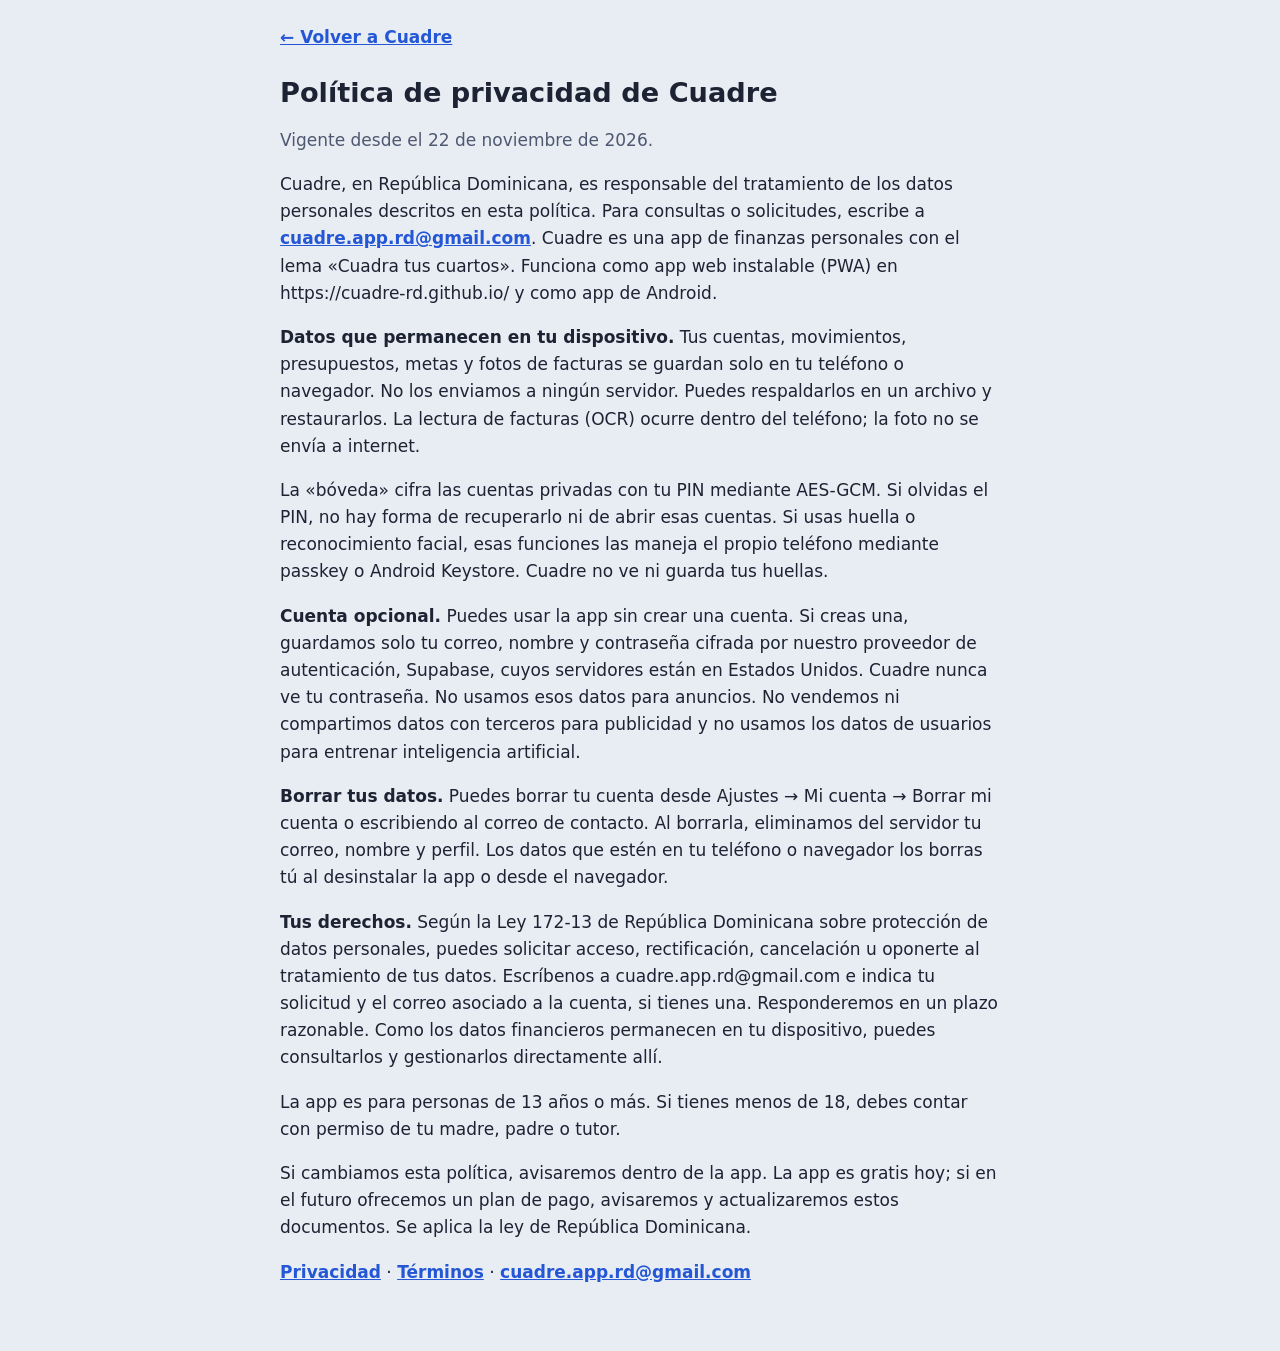
==== legal/privacidad.html @ 241ae4e3 "Cuadre v19: portada, cuentas, privacidad y términos" ====
<!doctype html>
<html lang="es"><head><meta charset="utf-8"><meta name="viewport" content="width=device-width, initial-scale=1"><title>Privacidad · Cuadre</title>
<link rel="icon" href="../icon-192.png">
<style>
:root { --fondo: #E8ECF3; --texto: #1C2333; --suave: #4E5870; --azul: #2457D6; }
@media (prefers-color-scheme: dark) { :root { --fondo: #22262F; --texto: #EEF1F7; --suave: #B4BCCB; --azul: #8FB0FF; } }
body { margin: 0; background: var(--fondo); color: var(--texto); font: 17px/1.6 -apple-system, "Segoe UI", Roboto, system-ui, sans-serif; }
main { max-width: 720px; margin: 0 auto; padding: 24px 18px 48px; }
a { color: var(--azul); font-weight: 600; }
h2 { font-size: 1.7rem; line-height: 1.2; margin: 18px 0 8px; }
p, li { color: var(--texto); } p:first-of-type { color: var(--suave); }
.volver { display: inline-block; margin-bottom: 8px; }
</style></head>
<body><main><a class="volver" href="../">← Volver a Cuadre</a>
<h2>Política de privacidad de Cuadre</h2>
<p>Vigente desde el 22 de noviembre de 2026.</p>
<p>Cuadre, en República Dominicana, es responsable del tratamiento de los datos personales descritos en esta política. Para consultas o solicitudes, escribe a <a href="mailto:cuadre.app.rd@gmail.com">cuadre.app.rd@gmail.com</a>. Cuadre es una app de finanzas personales con el lema «Cuadra tus cuartos». Funciona como app web instalable (PWA) en https://cuadre-rd.github.io/ y como app de Android.</p>
<p><strong>Datos que permanecen en tu dispositivo.</strong> Tus cuentas, movimientos, presupuestos, metas y fotos de facturas se guardan solo en tu teléfono o navegador. No los enviamos a ningún servidor. Puedes respaldarlos en un archivo y restaurarlos. La lectura de facturas (OCR) ocurre dentro del teléfono; la foto no se envía a internet.</p>
<p>La «bóveda» cifra las cuentas privadas con tu PIN mediante AES-GCM. Si olvidas el PIN, no hay forma de recuperarlo ni de abrir esas cuentas. Si usas huella o reconocimiento facial, esas funciones las maneja el propio teléfono mediante passkey o Android Keystore. Cuadre no ve ni guarda tus huellas.</p>
<p><strong>Cuenta opcional.</strong> Puedes usar la app sin crear una cuenta. Si creas una, guardamos solo tu correo, nombre y contraseña cifrada por nuestro proveedor de autenticación, Supabase, cuyos servidores están en Estados Unidos. Cuadre nunca ve tu contraseña. No usamos esos datos para anuncios. No vendemos ni compartimos datos con terceros para publicidad y no usamos los datos de usuarios para entrenar inteligencia artificial.</p>
<p><strong>Borrar tus datos.</strong> Puedes borrar tu cuenta desde Ajustes → Mi cuenta → Borrar mi cuenta o escribiendo al correo de contacto. Al borrarla, eliminamos del servidor tu correo, nombre y perfil. Los datos que estén en tu teléfono o navegador los borras tú al desinstalar la app o desde el navegador.</p>
<p><strong>Tus derechos.</strong> Según la Ley 172-13 de República Dominicana sobre protección de datos personales, puedes solicitar acceso, rectificación, cancelación u oponerte al tratamiento de tus datos. Escríbenos a cuadre.app.rd@gmail.com e indica tu solicitud y el correo asociado a la cuenta, si tienes una. Responderemos en un plazo razonable. Como los datos financieros permanecen en tu dispositivo, puedes consultarlos y gestionarlos directamente allí.</p>
<p>La app es para personas de 13 años o más. Si tienes menos de 18, debes contar con permiso de tu madre, padre o tutor.</p>
<p>Si cambiamos esta política, avisaremos dentro de la app. La app es gratis hoy; si en el futuro ofrecemos un plan de pago, avisaremos y actualizaremos estos documentos. Se aplica la ley de República Dominicana.</p>
<p><a href="privacidad.html">Privacidad</a> · <a href="terminos.html">Términos</a> · <a href="mailto:cuadre.app.rd@gmail.com">cuadre.app.rd@gmail.com</a></p>
</main></body></html>
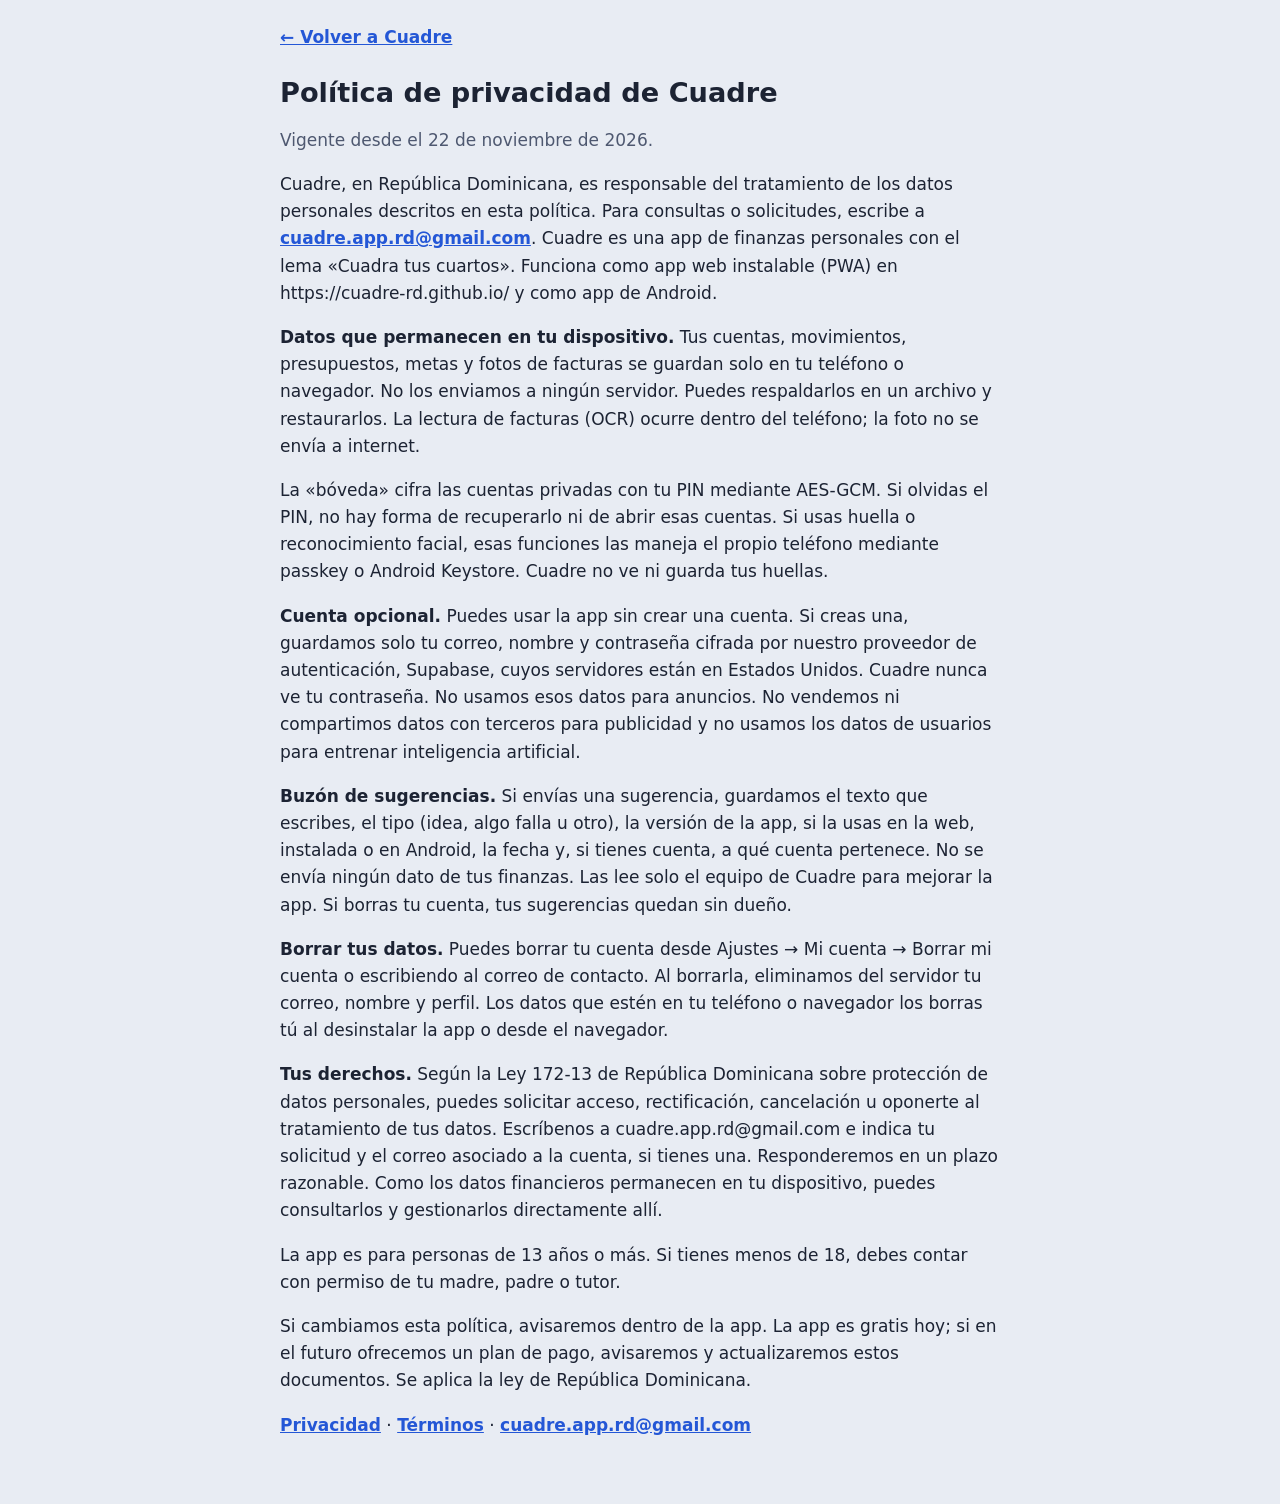
==== commit 2d237782: "Cuadre v22: buzón de sugerencias" ====
--- a/legal/privacidad.html
+++ b/legal/privacidad.html
@@ -1,26 +1,27 @@
-<!doctype html>
-<html lang="es"><head><meta charset="utf-8"><meta name="viewport" content="width=device-width, initial-scale=1"><title>Privacidad · Cuadre</title>
-<link rel="icon" href="../icon-192.png">
-<style>
-:root { --fondo: #E8ECF3; --texto: #1C2333; --suave: #4E5870; --azul: #2457D6; }
-@media (prefers-color-scheme: dark) { :root { --fondo: #22262F; --texto: #EEF1F7; --suave: #B4BCCB; --azul: #8FB0FF; } }
-body { margin: 0; background: var(--fondo); color: var(--texto); font: 17px/1.6 -apple-system, "Segoe UI", Roboto, system-ui, sans-serif; }
-main { max-width: 720px; margin: 0 auto; padding: 24px 18px 48px; }
-a { color: var(--azul); font-weight: 600; }
-h2 { font-size: 1.7rem; line-height: 1.2; margin: 18px 0 8px; }
-p, li { color: var(--texto); } p:first-of-type { color: var(--suave); }
-.volver { display: inline-block; margin-bottom: 8px; }
-</style></head>
-<body><main><a class="volver" href="../">← Volver a Cuadre</a>
-<h2>Política de privacidad de Cuadre</h2>
-<p>Vigente desde el 22 de noviembre de 2026.</p>
-<p>Cuadre, en República Dominicana, es responsable del tratamiento de los datos personales descritos en esta política. Para consultas o solicitudes, escribe a <a href="mailto:cuadre.app.rd@gmail.com">cuadre.app.rd@gmail.com</a>. Cuadre es una app de finanzas personales con el lema «Cuadra tus cuartos». Funciona como app web instalable (PWA) en https://cuadre-rd.github.io/ y como app de Android.</p>
-<p><strong>Datos que permanecen en tu dispositivo.</strong> Tus cuentas, movimientos, presupuestos, metas y fotos de facturas se guardan solo en tu teléfono o navegador. No los enviamos a ningún servidor. Puedes respaldarlos en un archivo y restaurarlos. La lectura de facturas (OCR) ocurre dentro del teléfono; la foto no se envía a internet.</p>
-<p>La «bóveda» cifra las cuentas privadas con tu PIN mediante AES-GCM. Si olvidas el PIN, no hay forma de recuperarlo ni de abrir esas cuentas. Si usas huella o reconocimiento facial, esas funciones las maneja el propio teléfono mediante passkey o Android Keystore. Cuadre no ve ni guarda tus huellas.</p>
-<p><strong>Cuenta opcional.</strong> Puedes usar la app sin crear una cuenta. Si creas una, guardamos solo tu correo, nombre y contraseña cifrada por nuestro proveedor de autenticación, Supabase, cuyos servidores están en Estados Unidos. Cuadre nunca ve tu contraseña. No usamos esos datos para anuncios. No vendemos ni compartimos datos con terceros para publicidad y no usamos los datos de usuarios para entrenar inteligencia artificial.</p>
-<p><strong>Borrar tus datos.</strong> Puedes borrar tu cuenta desde Ajustes → Mi cuenta → Borrar mi cuenta o escribiendo al correo de contacto. Al borrarla, eliminamos del servidor tu correo, nombre y perfil. Los datos que estén en tu teléfono o navegador los borras tú al desinstalar la app o desde el navegador.</p>
-<p><strong>Tus derechos.</strong> Según la Ley 172-13 de República Dominicana sobre protección de datos personales, puedes solicitar acceso, rectificación, cancelación u oponerte al tratamiento de tus datos. Escríbenos a cuadre.app.rd@gmail.com e indica tu solicitud y el correo asociado a la cuenta, si tienes una. Responderemos en un plazo razonable. Como los datos financieros permanecen en tu dispositivo, puedes consultarlos y gestionarlos directamente allí.</p>
-<p>La app es para personas de 13 años o más. Si tienes menos de 18, debes contar con permiso de tu madre, padre o tutor.</p>
-<p>Si cambiamos esta política, avisaremos dentro de la app. La app es gratis hoy; si en el futuro ofrecemos un plan de pago, avisaremos y actualizaremos estos documentos. Se aplica la ley de República Dominicana.</p>
-<p><a href="privacidad.html">Privacidad</a> · <a href="terminos.html">Términos</a> · <a href="mailto:cuadre.app.rd@gmail.com">cuadre.app.rd@gmail.com</a></p>
-</main></body></html>
+<!doctype html>
+<html lang="es"><head><meta charset="utf-8"><meta name="viewport" content="width=device-width, initial-scale=1"><title>Privacidad · Cuadre</title>
+<link rel="icon" href="../icon-192.png">
+<style>
+:root { --fondo: #E8ECF3; --texto: #1C2333; --suave: #4E5870; --azul: #2457D6; }
+@media (prefers-color-scheme: dark) { :root { --fondo: #22262F; --texto: #EEF1F7; --suave: #B4BCCB; --azul: #8FB0FF; } }
+body { margin: 0; background: var(--fondo); color: var(--texto); font: 17px/1.6 -apple-system, "Segoe UI", Roboto, system-ui, sans-serif; }
+main { max-width: 720px; margin: 0 auto; padding: 24px 18px 48px; }
+a { color: var(--azul); font-weight: 600; }
+h2 { font-size: 1.7rem; line-height: 1.2; margin: 18px 0 8px; }
+p, li { color: var(--texto); } p:first-of-type { color: var(--suave); }
+.volver { display: inline-block; margin-bottom: 8px; }
+</style></head>
+<body><main><a class="volver" href="../">← Volver a Cuadre</a>
+<h2>Política de privacidad de Cuadre</h2>
+<p>Vigente desde el 22 de noviembre de 2026.</p>
+<p>Cuadre, en República Dominicana, es responsable del tratamiento de los datos personales descritos en esta política. Para consultas o solicitudes, escribe a <a href="mailto:cuadre.app.rd@gmail.com">cuadre.app.rd@gmail.com</a>. Cuadre es una app de finanzas personales con el lema «Cuadra tus cuartos». Funciona como app web instalable (PWA) en https://cuadre-rd.github.io/ y como app de Android.</p>
+<p><strong>Datos que permanecen en tu dispositivo.</strong> Tus cuentas, movimientos, presupuestos, metas y fotos de facturas se guardan solo en tu teléfono o navegador. No los enviamos a ningún servidor. Puedes respaldarlos en un archivo y restaurarlos. La lectura de facturas (OCR) ocurre dentro del teléfono; la foto no se envía a internet.</p>
+<p>La «bóveda» cifra las cuentas privadas con tu PIN mediante AES-GCM. Si olvidas el PIN, no hay forma de recuperarlo ni de abrir esas cuentas. Si usas huella o reconocimiento facial, esas funciones las maneja el propio teléfono mediante passkey o Android Keystore. Cuadre no ve ni guarda tus huellas.</p>
+<p><strong>Cuenta opcional.</strong> Puedes usar la app sin crear una cuenta. Si creas una, guardamos solo tu correo, nombre y contraseña cifrada por nuestro proveedor de autenticación, Supabase, cuyos servidores están en Estados Unidos. Cuadre nunca ve tu contraseña. No usamos esos datos para anuncios. No vendemos ni compartimos datos con terceros para publicidad y no usamos los datos de usuarios para entrenar inteligencia artificial.</p>
+<p><strong>Buzón de sugerencias.</strong> Si envías una sugerencia, guardamos el texto que escribes, el tipo (idea, algo falla u otro), la versión de la app, si la usas en la web, instalada o en Android, la fecha y, si tienes cuenta, a qué cuenta pertenece. No se envía ningún dato de tus finanzas. Las lee solo el equipo de Cuadre para mejorar la app. Si borras tu cuenta, tus sugerencias quedan sin dueño.</p>
+<p><strong>Borrar tus datos.</strong> Puedes borrar tu cuenta desde Ajustes → Mi cuenta → Borrar mi cuenta o escribiendo al correo de contacto. Al borrarla, eliminamos del servidor tu correo, nombre y perfil. Los datos que estén en tu teléfono o navegador los borras tú al desinstalar la app o desde el navegador.</p>
+<p><strong>Tus derechos.</strong> Según la Ley 172-13 de República Dominicana sobre protección de datos personales, puedes solicitar acceso, rectificación, cancelación u oponerte al tratamiento de tus datos. Escríbenos a cuadre.app.rd@gmail.com e indica tu solicitud y el correo asociado a la cuenta, si tienes una. Responderemos en un plazo razonable. Como los datos financieros permanecen en tu dispositivo, puedes consultarlos y gestionarlos directamente allí.</p>
+<p>La app es para personas de 13 años o más. Si tienes menos de 18, debes contar con permiso de tu madre, padre o tutor.</p>
+<p>Si cambiamos esta política, avisaremos dentro de la app. La app es gratis hoy; si en el futuro ofrecemos un plan de pago, avisaremos y actualizaremos estos documentos. Se aplica la ley de República Dominicana.</p>
+<p><a href="privacidad.html">Privacidad</a> · <a href="terminos.html">Términos</a> · <a href="mailto:cuadre.app.rd@gmail.com">cuadre.app.rd@gmail.com</a></p>
+</main></body></html>
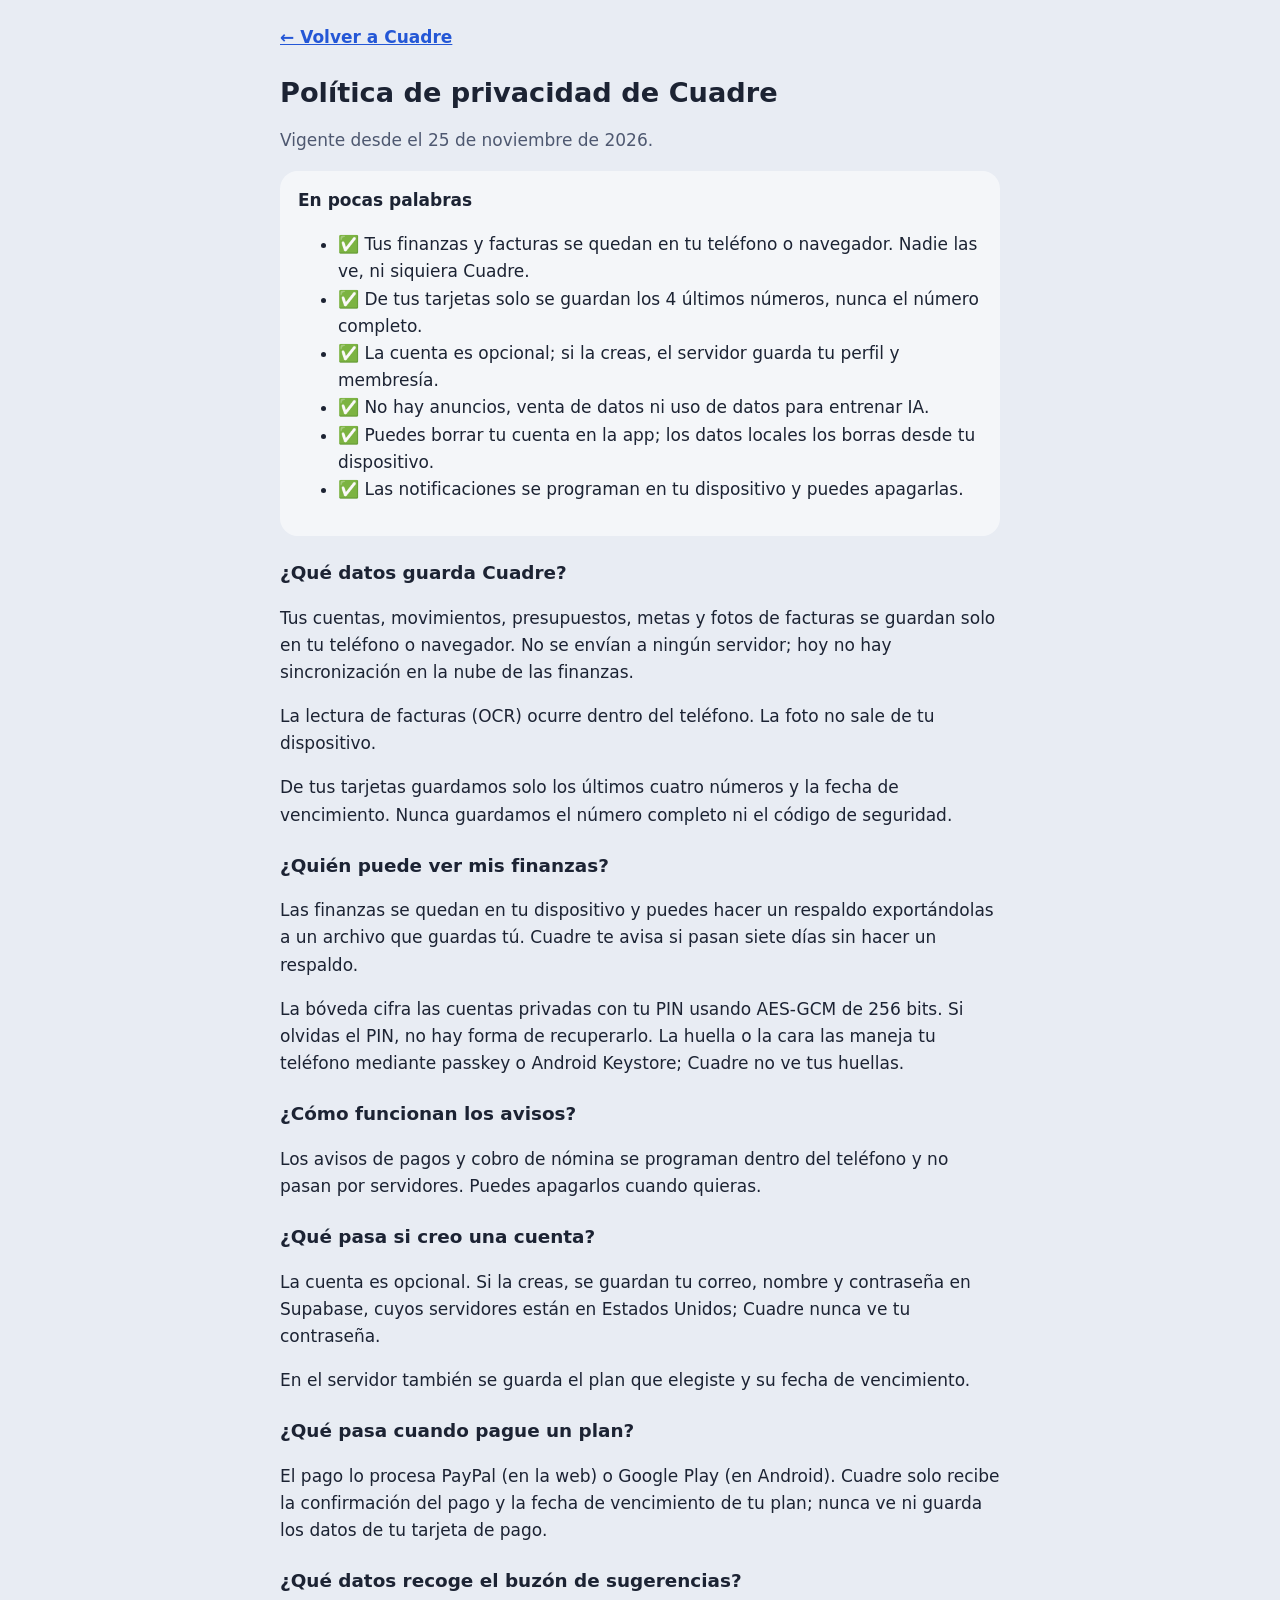
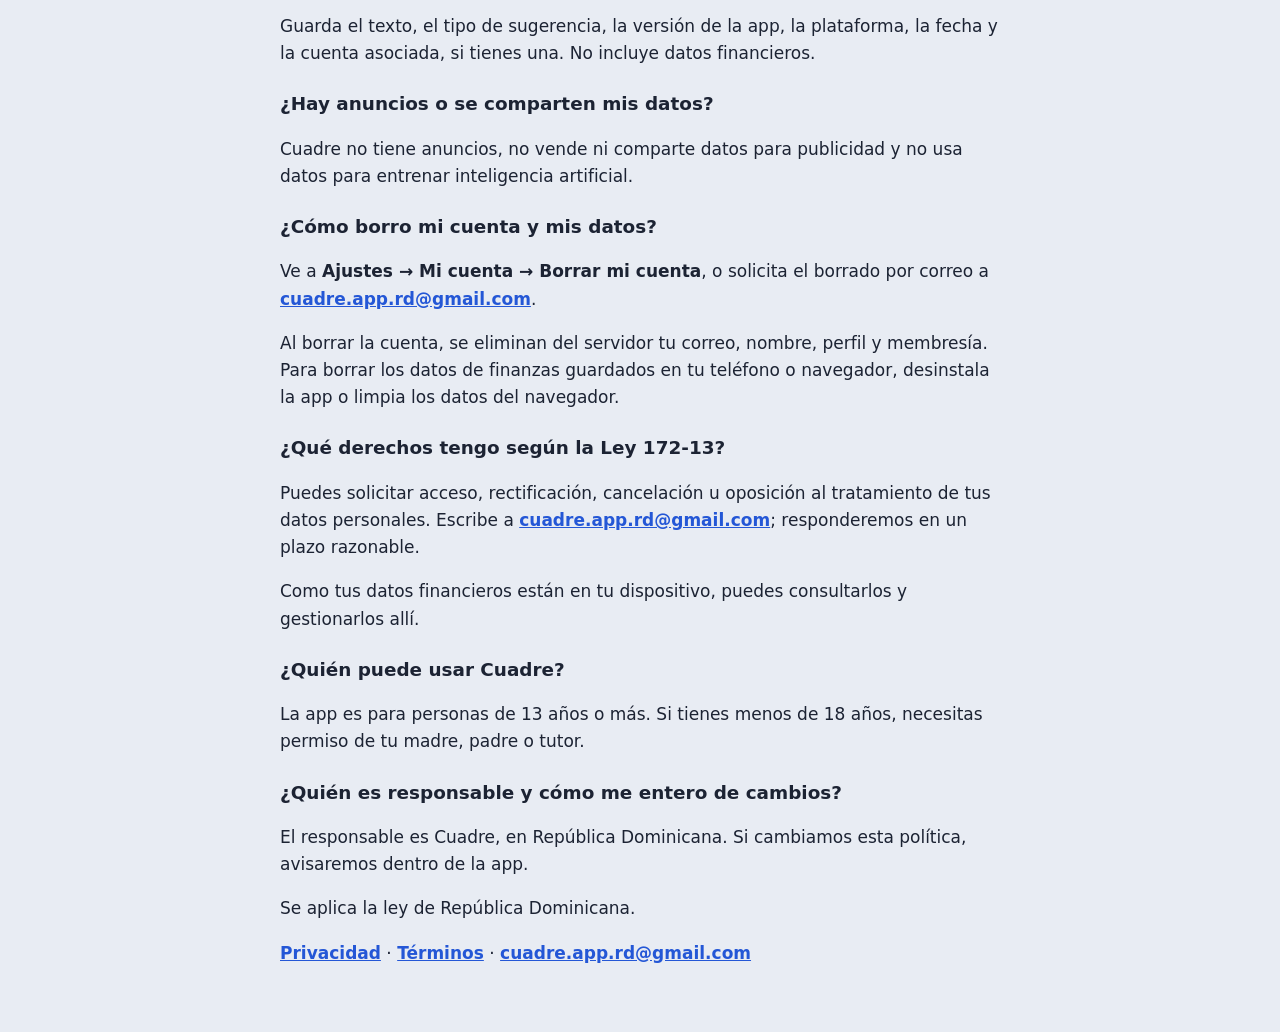
==== commit 5c52d234: "Cuadre v23: tarjetas premium, arreglos de los probadores, avisos y legal claro" ====
--- a/legal/privacidad.html
+++ b/legal/privacidad.html
@@ -1,27 +1,61 @@
-<!doctype html>
-<html lang="es"><head><meta charset="utf-8"><meta name="viewport" content="width=device-width, initial-scale=1"><title>Privacidad · Cuadre</title>
-<link rel="icon" href="../icon-192.png">
-<style>
-:root { --fondo: #E8ECF3; --texto: #1C2333; --suave: #4E5870; --azul: #2457D6; }
-@media (prefers-color-scheme: dark) { :root { --fondo: #22262F; --texto: #EEF1F7; --suave: #B4BCCB; --azul: #8FB0FF; } }
-body { margin: 0; background: var(--fondo); color: var(--texto); font: 17px/1.6 -apple-system, "Segoe UI", Roboto, system-ui, sans-serif; }
-main { max-width: 720px; margin: 0 auto; padding: 24px 18px 48px; }
-a { color: var(--azul); font-weight: 600; }
-h2 { font-size: 1.7rem; line-height: 1.2; margin: 18px 0 8px; }
-p, li { color: var(--texto); } p:first-of-type { color: var(--suave); }
-.volver { display: inline-block; margin-bottom: 8px; }
-</style></head>
-<body><main><a class="volver" href="../">← Volver a Cuadre</a>
-<h2>Política de privacidad de Cuadre</h2>
-<p>Vigente desde el 22 de noviembre de 2026.</p>
-<p>Cuadre, en República Dominicana, es responsable del tratamiento de los datos personales descritos en esta política. Para consultas o solicitudes, escribe a <a href="mailto:cuadre.app.rd@gmail.com">cuadre.app.rd@gmail.com</a>. Cuadre es una app de finanzas personales con el lema «Cuadra tus cuartos». Funciona como app web instalable (PWA) en https://cuadre-rd.github.io/ y como app de Android.</p>
-<p><strong>Datos que permanecen en tu dispositivo.</strong> Tus cuentas, movimientos, presupuestos, metas y fotos de facturas se guardan solo en tu teléfono o navegador. No los enviamos a ningún servidor. Puedes respaldarlos en un archivo y restaurarlos. La lectura de facturas (OCR) ocurre dentro del teléfono; la foto no se envía a internet.</p>
-<p>La «bóveda» cifra las cuentas privadas con tu PIN mediante AES-GCM. Si olvidas el PIN, no hay forma de recuperarlo ni de abrir esas cuentas. Si usas huella o reconocimiento facial, esas funciones las maneja el propio teléfono mediante passkey o Android Keystore. Cuadre no ve ni guarda tus huellas.</p>
-<p><strong>Cuenta opcional.</strong> Puedes usar la app sin crear una cuenta. Si creas una, guardamos solo tu correo, nombre y contraseña cifrada por nuestro proveedor de autenticación, Supabase, cuyos servidores están en Estados Unidos. Cuadre nunca ve tu contraseña. No usamos esos datos para anuncios. No vendemos ni compartimos datos con terceros para publicidad y no usamos los datos de usuarios para entrenar inteligencia artificial.</p>
-<p><strong>Buzón de sugerencias.</strong> Si envías una sugerencia, guardamos el texto que escribes, el tipo (idea, algo falla u otro), la versión de la app, si la usas en la web, instalada o en Android, la fecha y, si tienes cuenta, a qué cuenta pertenece. No se envía ningún dato de tus finanzas. Las lee solo el equipo de Cuadre para mejorar la app. Si borras tu cuenta, tus sugerencias quedan sin dueño.</p>
-<p><strong>Borrar tus datos.</strong> Puedes borrar tu cuenta desde Ajustes → Mi cuenta → Borrar mi cuenta o escribiendo al correo de contacto. Al borrarla, eliminamos del servidor tu correo, nombre y perfil. Los datos que estén en tu teléfono o navegador los borras tú al desinstalar la app o desde el navegador.</p>
-<p><strong>Tus derechos.</strong> Según la Ley 172-13 de República Dominicana sobre protección de datos personales, puedes solicitar acceso, rectificación, cancelación u oponerte al tratamiento de tus datos. Escríbenos a cuadre.app.rd@gmail.com e indica tu solicitud y el correo asociado a la cuenta, si tienes una. Responderemos en un plazo razonable. Como los datos financieros permanecen en tu dispositivo, puedes consultarlos y gestionarlos directamente allí.</p>
-<p>La app es para personas de 13 años o más. Si tienes menos de 18, debes contar con permiso de tu madre, padre o tutor.</p>
-<p>Si cambiamos esta política, avisaremos dentro de la app. La app es gratis hoy; si en el futuro ofrecemos un plan de pago, avisaremos y actualizaremos estos documentos. Se aplica la ley de República Dominicana.</p>
-<p><a href="privacidad.html">Privacidad</a> · <a href="terminos.html">Términos</a> · <a href="mailto:cuadre.app.rd@gmail.com">cuadre.app.rd@gmail.com</a></p>
-</main></body></html>
+<!doctype html>
+<html lang="es"><head><meta charset="utf-8"><meta name="viewport" content="width=device-width, initial-scale=1"><title>Privacidad · Cuadre</title>
+<link rel="icon" href="../icon-192.png">
+<style>
+:root { --fondo: #E8ECF3; --texto: #1C2333; --suave: #4E5870; --azul: #2457D6; }
+@media (prefers-color-scheme: dark) { :root { --fondo: #22262F; --texto: #EEF1F7; --suave: #B4BCCB; --azul: #8FB0FF; } }
+body { margin: 0; background: var(--fondo); color: var(--texto); font: 17px/1.6 -apple-system, "Segoe UI", Roboto, system-ui, sans-serif; }
+main { max-width: 720px; margin: 0 auto; padding: 24px 18px 48px; }
+a { color: var(--azul); font-weight: 600; }
+h2 { font-size: 1.7rem; line-height: 1.2; margin: 18px 0 8px; }
+p, li { color: var(--texto); } p:first-of-type { color: var(--suave); }
+.volver { display: inline-block; margin-bottom: 8px; }
+.resumen { background: rgb(255 255 255 / .55); border-radius: 18px; padding: 16px 18px; margin: 14px 0; }
+@media (prefers-color-scheme: dark) { .resumen { background: rgb(255 255 255 / .06); } }
+h3 { font-size: 1.15rem; margin: 22px 0 6px; }
+</style></head>
+<body><main><a class="volver" href="../">← Volver a Cuadre</a>
+<h2>Política de privacidad de Cuadre</h2>
+<p>Vigente desde el 25 de noviembre de 2026.</p>
+<div class="resumen">
+<strong>En pocas palabras</strong>
+<ul>
+<li>✅ Tus finanzas y facturas se quedan en tu teléfono o navegador. Nadie las ve, ni siquiera Cuadre.</li>
+<li>✅ De tus tarjetas solo se guardan los 4 últimos números, nunca el número completo.</li>
+<li>✅ La cuenta es opcional; si la creas, el servidor guarda tu perfil y membresía.</li>
+<li>✅ No hay anuncios, venta de datos ni uso de datos para entrenar IA.</li>
+<li>✅ Puedes borrar tu cuenta en la app; los datos locales los borras desde tu dispositivo.</li>
+<li>✅ Las notificaciones se programan en tu dispositivo y puedes apagarlas.</li>
+</ul>
+</div>
+<h3>¿Qué datos guarda Cuadre?</h3>
+<p>Tus cuentas, movimientos, presupuestos, metas y fotos de facturas se guardan solo en tu teléfono o navegador. No se envían a ningún servidor; hoy no hay sincronización en la nube de las finanzas.</p>
+<p>La lectura de facturas (OCR) ocurre dentro del teléfono. La foto no sale de tu dispositivo.</p>
+<p>De tus tarjetas guardamos solo los últimos cuatro números y la fecha de vencimiento. Nunca guardamos el número completo ni el código de seguridad.</p>
+<h3>¿Quién puede ver mis finanzas?</h3>
+<p>Las finanzas se quedan en tu dispositivo y puedes hacer un respaldo exportándolas a un archivo que guardas tú. Cuadre te avisa si pasan siete días sin hacer un respaldo.</p>
+<p>La bóveda cifra las cuentas privadas con tu PIN usando AES-GCM de 256 bits. Si olvidas el PIN, no hay forma de recuperarlo. La huella o la cara las maneja tu teléfono mediante passkey o Android Keystore; Cuadre no ve tus huellas.</p>
+<h3>¿Cómo funcionan los avisos?</h3>
+<p>Los avisos de pagos y cobro de nómina se programan dentro del teléfono y no pasan por servidores. Puedes apagarlos cuando quieras.</p>
+<h3>¿Qué pasa si creo una cuenta?</h3>
+<p>La cuenta es opcional. Si la creas, se guardan tu correo, nombre y contraseña en Supabase, cuyos servidores están en Estados Unidos; Cuadre nunca ve tu contraseña.</p>
+<p>En el servidor también se guarda el plan que elegiste y su fecha de vencimiento.</p>
+<h3>¿Qué pasa cuando pague un plan?</h3>
+<p>El pago lo procesa PayPal (en la web) o Google Play (en Android). Cuadre solo recibe la confirmación del pago y la fecha de vencimiento de tu plan; nunca ve ni guarda los datos de tu tarjeta de pago.</p>
+<h3>¿Qué datos recoge el buzón de sugerencias?</h3>
+<p>Guarda el texto, el tipo de sugerencia, la versión de la app, la plataforma, la fecha y la cuenta asociada, si tienes una. No incluye datos financieros.</p>
+<h3>¿Hay anuncios o se comparten mis datos?</h3>
+<p>Cuadre no tiene anuncios, no vende ni comparte datos para publicidad y no usa datos para entrenar inteligencia artificial.</p>
+<h3>¿Cómo borro mi cuenta y mis datos?</h3>
+<p>Ve a <strong>Ajustes → Mi cuenta → Borrar mi cuenta</strong>, o solicita el borrado por correo a <a href="mailto:cuadre.app.rd@gmail.com">cuadre.app.rd@gmail.com</a>.</p>
+<p>Al borrar la cuenta, se eliminan del servidor tu correo, nombre, perfil y membresía. Para borrar los datos de finanzas guardados en tu teléfono o navegador, desinstala la app o limpia los datos del navegador.</p>
+<h3>¿Qué derechos tengo según la Ley 172-13?</h3>
+<p>Puedes solicitar acceso, rectificación, cancelación u oposición al tratamiento de tus datos personales. Escribe a <a href="mailto:cuadre.app.rd@gmail.com">cuadre.app.rd@gmail.com</a>; responderemos en un plazo razonable.</p>
+<p>Como tus datos financieros están en tu dispositivo, puedes consultarlos y gestionarlos allí.</p>
+<h3>¿Quién puede usar Cuadre?</h3>
+<p>La app es para personas de 13 años o más. Si tienes menos de 18 años, necesitas permiso de tu madre, padre o tutor.</p>
+<h3>¿Quién es responsable y cómo me entero de cambios?</h3>
+<p>El responsable es Cuadre, en República Dominicana. Si cambiamos esta política, avisaremos dentro de la app.</p>
+<p>Se aplica la ley de República Dominicana.</p>
+<p><a href="privacidad.html">Privacidad</a> · <a href="terminos.html">Términos</a> · <a href="mailto:cuadre.app.rd@gmail.com">cuadre.app.rd@gmail.com</a></p>
+</main></body></html>
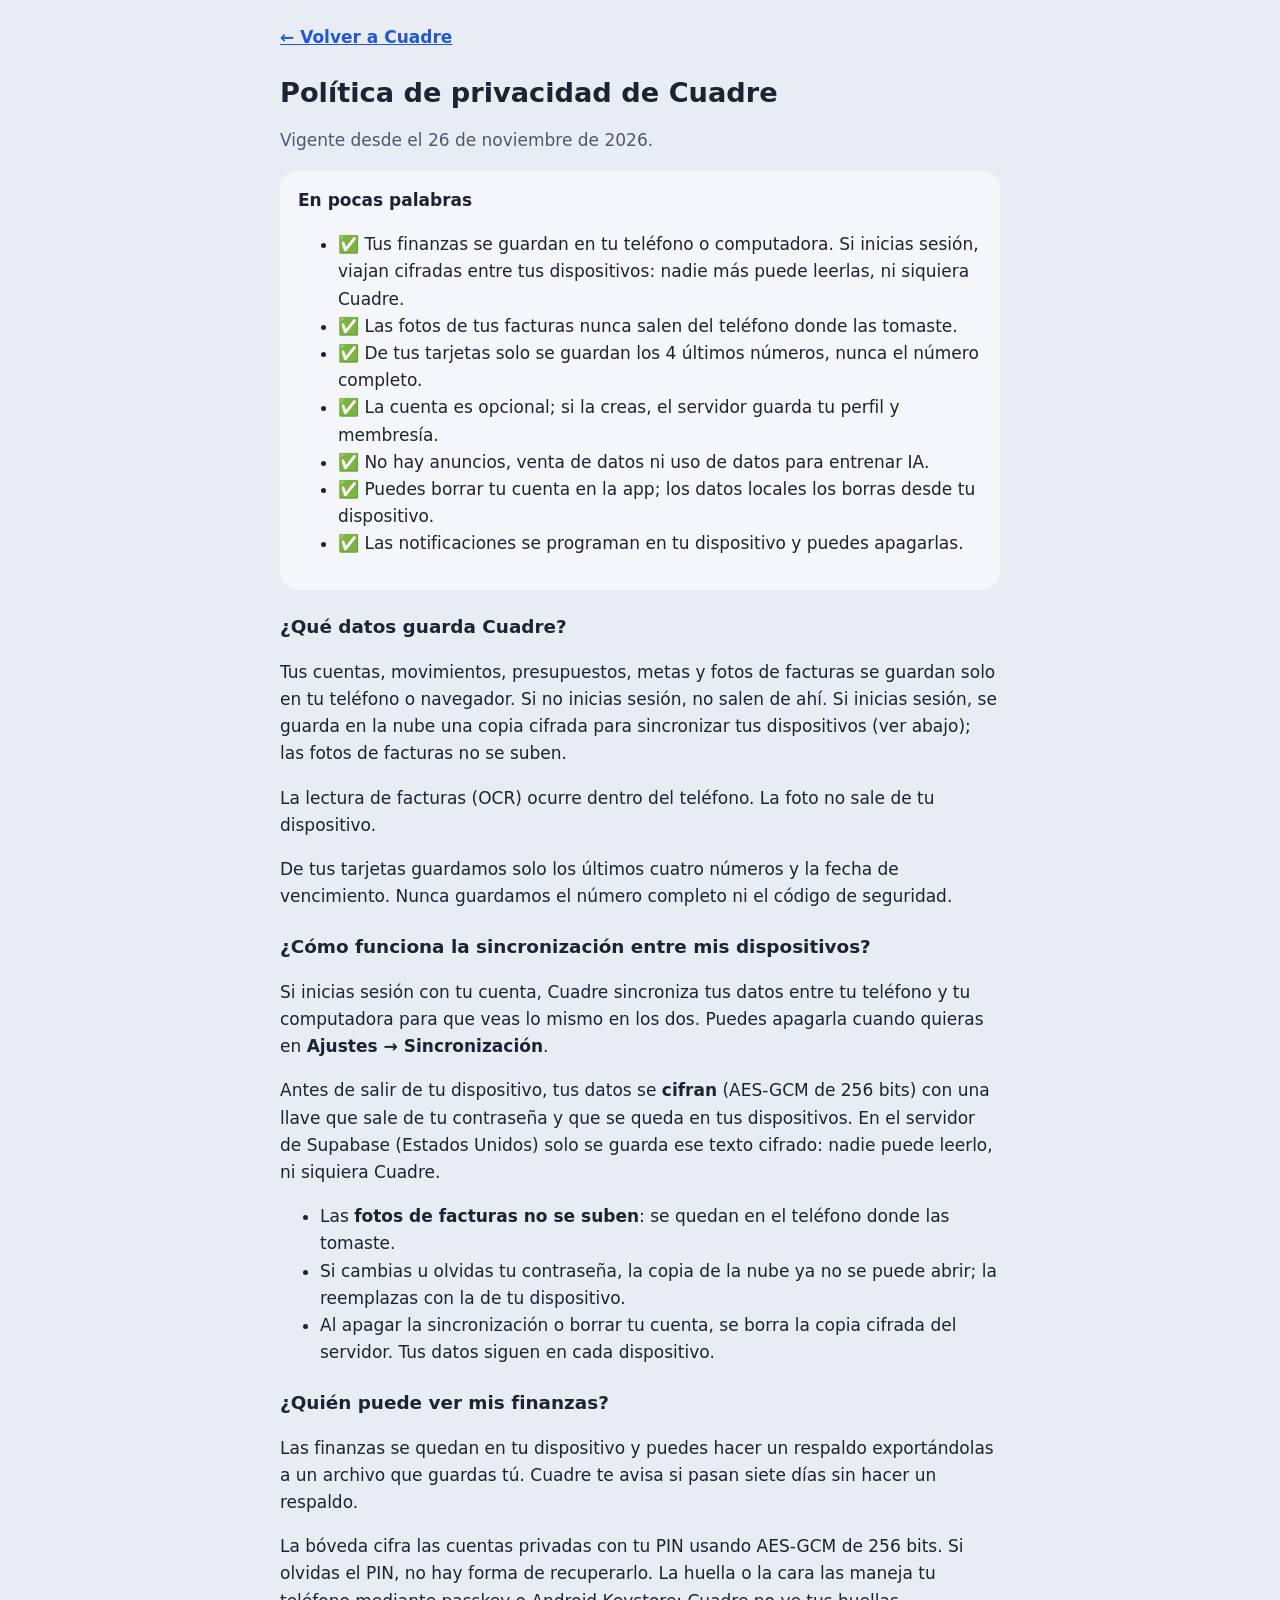
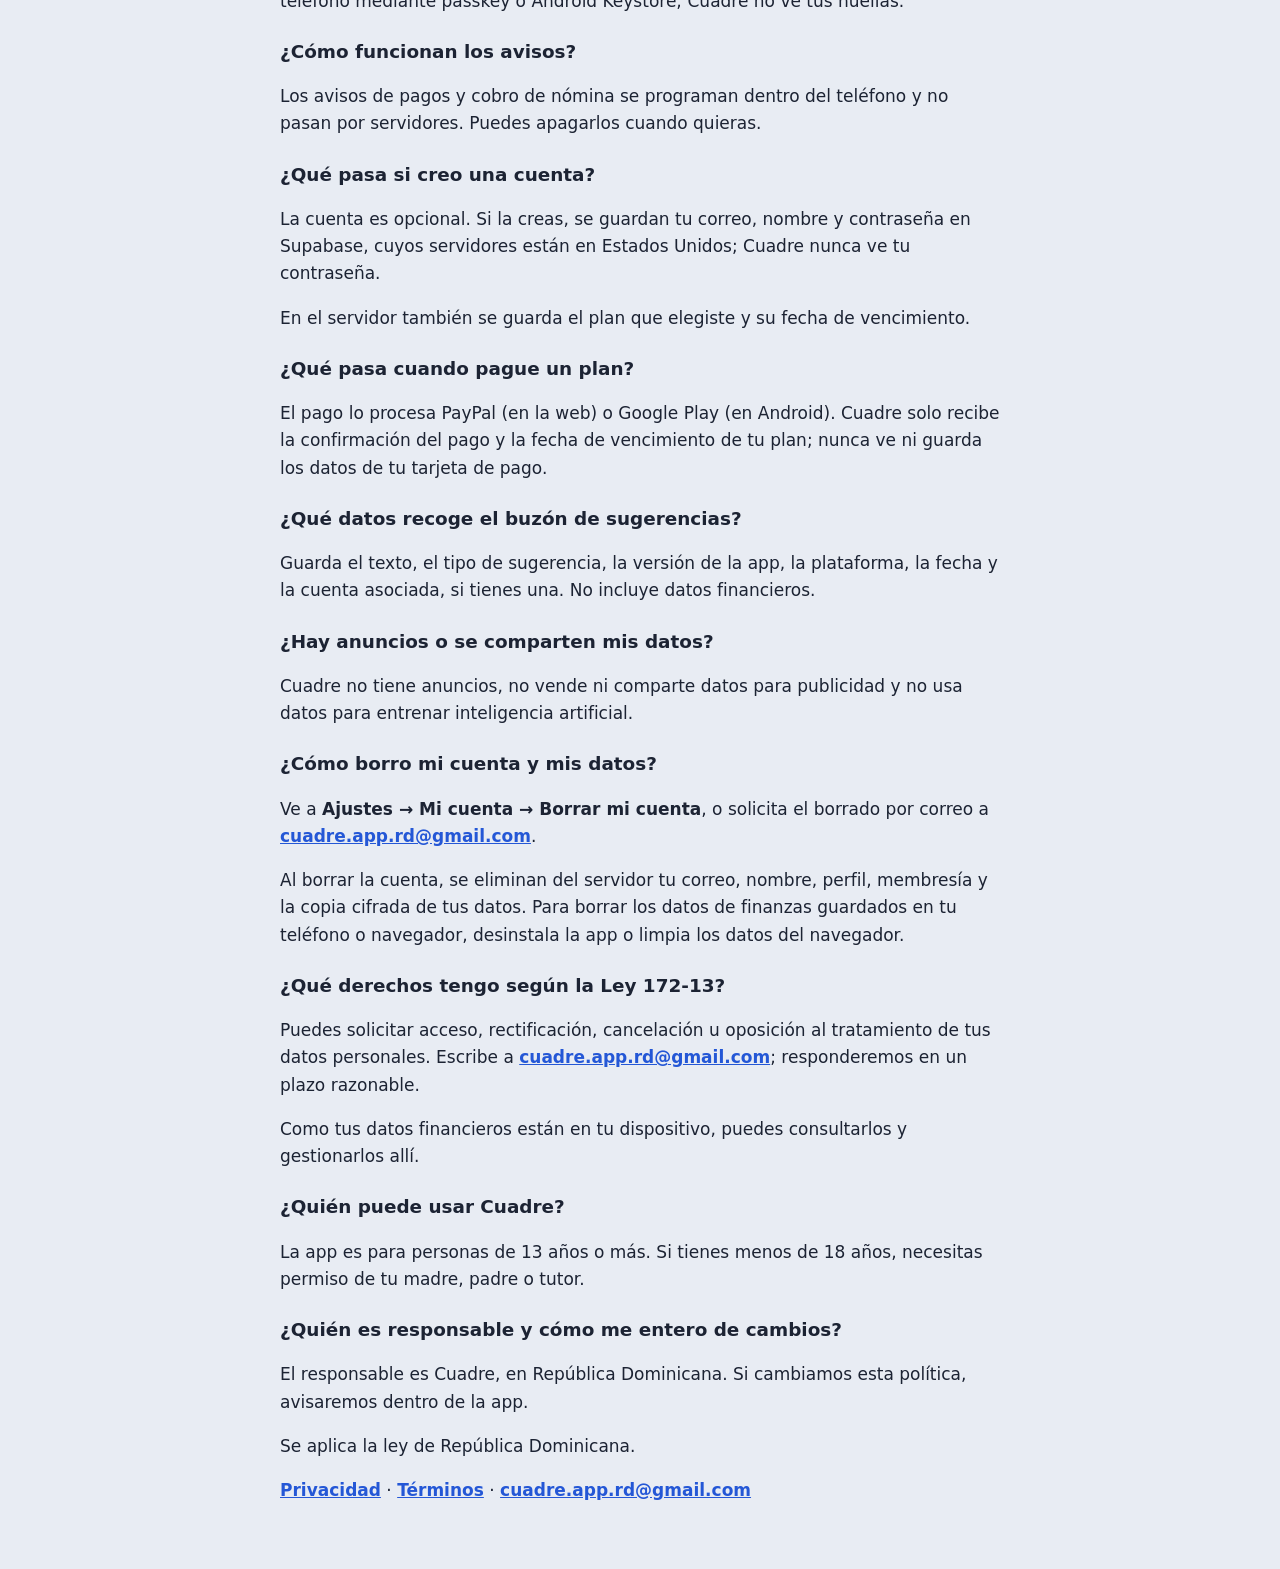
==== commit a6c9e00d: "Cuadre v24: asesor de tarjetas, plan de deudas, hogar, ayuda, vista de PC y sincronizacion cifrada" ====
--- a/legal/privacidad.html
+++ b/legal/privacidad.html
@@ -16,11 +16,12 @@
 </style></head>
 <body><main><a class="volver" href="../">← Volver a Cuadre</a>
 <h2>Política de privacidad de Cuadre</h2>
-<p>Vigente desde el 25 de noviembre de 2026.</p>
+<p>Vigente desde el 26 de noviembre de 2026.</p>
 <div class="resumen">
 <strong>En pocas palabras</strong>
 <ul>
-<li>✅ Tus finanzas y facturas se quedan en tu teléfono o navegador. Nadie las ve, ni siquiera Cuadre.</li>
+<li>✅ Tus finanzas se guardan en tu teléfono o computadora. Si inicias sesión, viajan cifradas entre tus dispositivos: nadie más puede leerlas, ni siquiera Cuadre.</li>
+<li>✅ Las fotos de tus facturas nunca salen del teléfono donde las tomaste.</li>
 <li>✅ De tus tarjetas solo se guardan los 4 últimos números, nunca el número completo.</li>
 <li>✅ La cuenta es opcional; si la creas, el servidor guarda tu perfil y membresía.</li>
 <li>✅ No hay anuncios, venta de datos ni uso de datos para entrenar IA.</li>
@@ -29,9 +30,15 @@
 </ul>
 </div>
 <h3>¿Qué datos guarda Cuadre?</h3>
-<p>Tus cuentas, movimientos, presupuestos, metas y fotos de facturas se guardan solo en tu teléfono o navegador. No se envían a ningún servidor; hoy no hay sincronización en la nube de las finanzas.</p>
+<p>Tus cuentas, movimientos, presupuestos, metas y fotos de facturas se guardan solo en tu teléfono o navegador. Si no inicias sesión, no salen de ahí. Si inicias sesión, se guarda en la nube una copia cifrada para sincronizar tus dispositivos (ver abajo); las fotos de facturas no se suben.</p>
 <p>La lectura de facturas (OCR) ocurre dentro del teléfono. La foto no sale de tu dispositivo.</p>
 <p>De tus tarjetas guardamos solo los últimos cuatro números y la fecha de vencimiento. Nunca guardamos el número completo ni el código de seguridad.</p>
+<h3>¿Cómo funciona la sincronización entre mis dispositivos?</h3>
+<p>Si inicias sesión con tu cuenta, Cuadre sincroniza tus datos entre tu teléfono y tu computadora para que veas lo mismo en los dos. Puedes apagarla cuando quieras en <strong>Ajustes → Sincronización</strong>.</p>
+<p>Antes de salir de tu dispositivo, tus datos se <strong>cifran</strong> (AES-GCM de 256 bits) con una llave que sale de tu contraseña y que se queda en tus dispositivos. En el servidor de Supabase (Estados Unidos) solo se guarda ese texto cifrado: nadie puede leerlo, ni siquiera Cuadre.</p>
+<ul><li>Las <strong>fotos de facturas no se suben</strong>: se quedan en el teléfono donde las tomaste.</li>
+<li>Si cambias u olvidas tu contraseña, la copia de la nube ya no se puede abrir; la reemplazas con la de tu dispositivo.</li>
+<li>Al apagar la sincronización o borrar tu cuenta, se borra la copia cifrada del servidor. Tus datos siguen en cada dispositivo.</li></ul>
 <h3>¿Quién puede ver mis finanzas?</h3>
 <p>Las finanzas se quedan en tu dispositivo y puedes hacer un respaldo exportándolas a un archivo que guardas tú. Cuadre te avisa si pasan siete días sin hacer un respaldo.</p>
 <p>La bóveda cifra las cuentas privadas con tu PIN usando AES-GCM de 256 bits. Si olvidas el PIN, no hay forma de recuperarlo. La huella o la cara las maneja tu teléfono mediante passkey o Android Keystore; Cuadre no ve tus huellas.</p>
@@ -48,7 +55,7 @@
 <p>Cuadre no tiene anuncios, no vende ni comparte datos para publicidad y no usa datos para entrenar inteligencia artificial.</p>
 <h3>¿Cómo borro mi cuenta y mis datos?</h3>
 <p>Ve a <strong>Ajustes → Mi cuenta → Borrar mi cuenta</strong>, o solicita el borrado por correo a <a href="mailto:cuadre.app.rd@gmail.com">cuadre.app.rd@gmail.com</a>.</p>
-<p>Al borrar la cuenta, se eliminan del servidor tu correo, nombre, perfil y membresía. Para borrar los datos de finanzas guardados en tu teléfono o navegador, desinstala la app o limpia los datos del navegador.</p>
+<p>Al borrar la cuenta, se eliminan del servidor tu correo, nombre, perfil, membresía y la copia cifrada de tus datos. Para borrar los datos de finanzas guardados en tu teléfono o navegador, desinstala la app o limpia los datos del navegador.</p>
 <h3>¿Qué derechos tengo según la Ley 172-13?</h3>
 <p>Puedes solicitar acceso, rectificación, cancelación u oposición al tratamiento de tus datos personales. Escribe a <a href="mailto:cuadre.app.rd@gmail.com">cuadre.app.rd@gmail.com</a>; responderemos en un plazo razonable.</p>
 <p>Como tus datos financieros están en tu dispositivo, puedes consultarlos y gestionarlos allí.</p>
